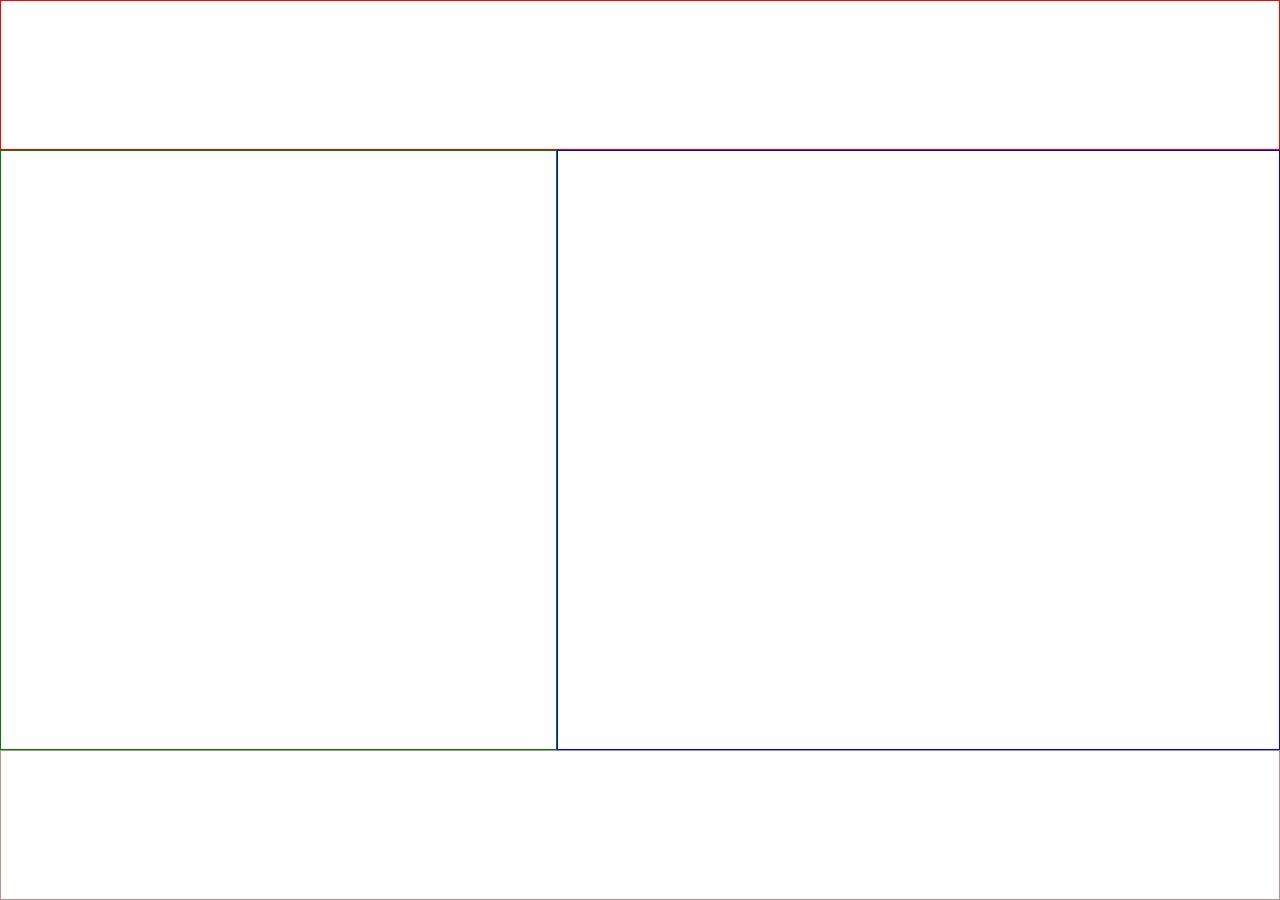
==== first.html @ 22642845 "the structure" ====
<!DOCTYPE html>
<html lang="en">
  <head>
    <meta charset="UTF-8" />
    <meta name="viewport" content="width=device-width, initial-scale=1.0" />
    <title>Document</title>
    <link rel="stylesheet" href="assets/style/normalize.css" />
    <style>
      .container {
        display: grid;
        grid-template-columns: 1fr 1.3fr;
        grid-template-rows: 1fr 2fr 1fr 1fr 1fr;
        height: 100vh;
      }
      .header {
        grid-row: 1/2;
        grid-column: 1/3;
        border: 1px solid red;
      }
      .main {
        grid-row: 2/5;
        grid-column: 1/3;
        display: grid;
        grid-template-columns: 1fr 1.3fr;
      }
      .article {
        grid-row: 1/6;
        grid-column: 1/2;
        border: 1px solid green;
      }
      .aside {
        grid-row: 1/6;
        grid-column: 2/3;
        border: 1px solid blue;
      }
      .footer {
        grid-row: 5/6;
        grid-column: 1/3;
        border: 1px solid rosybrown;
      }
    </style>
  </head>
  <body>
    <div class="container">
      <header class="header"></header>
      <main class="main">
        <article class="article"></article>
        <aside class="aside"></aside>
      </main>
      <footer class="footer"></footer>
    </div>
  </body>
</html>
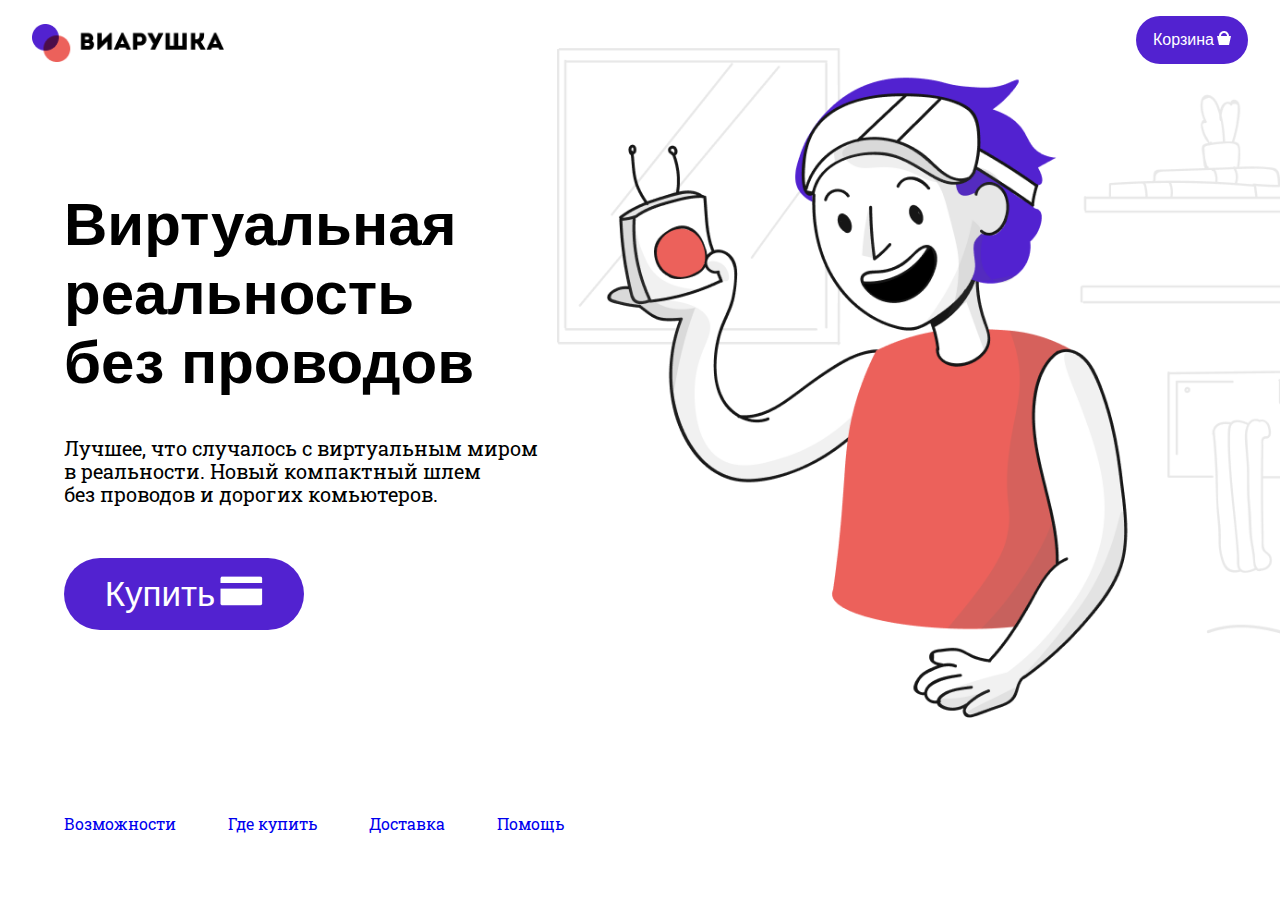
==== commit 2c311a89: "The end of the first page of the site" ====
--- a/first.html
+++ b/first.html
@@ -5,49 +5,304 @@
     <meta name="viewport" content="width=device-width, initial-scale=1.0" />
     <title>Document</title>
     <link rel="stylesheet" href="assets/style/normalize.css" />
+    <link rel="preconnect" href="https://fonts.googleapis.com" />
+    <link rel="preconnect" href="https://fonts.gstatic.com" crossorigin />
+    <link
+      href="https://fonts.googleapis.com/css2?family=Gideon+Roman&family=Inter&family=Marck+Script&family=Noto+Sans+Mono:wght@300&family=Noto+Sans:ital,wght@1,200&display=swap"
+      rel="stylesheet"
+    />
+    <link rel="preconnect" href="https://fonts.googleapis.com" />
+    <link rel="preconnect" href="https://fonts.gstatic.com" crossorigin />
+    <link
+      href="https://fonts.googleapis.com/css2?family=Gideon+Roman&family=Inter&family=Marck+Script&family=Noto+Sans+Mono:wght@300&family=Noto+Sans:ital,wght@1,200&family=Ubuntu:wght@700&display=swap"
+      rel="stylesheet"
+    />
+    <link rel="preconnect" href="https://fonts.googleapis.com" />
+    <link rel="preconnect" href="https://fonts.gstatic.com" crossorigin />
+    <link
+      href="https://fonts.googleapis.com/css2?family=Gideon+Roman&family=Inter&family=Marck+Script&family=Noto+Sans+Mono:wght@300&family=Noto+Sans:ital,wght@1,200&family=Roboto+Slab:wght@200&family=Ubuntu:wght@700&display=swap"
+      rel="stylesheet"
+    />
     <style>
       .container {
         display: grid;
         grid-template-columns: 1fr 1.3fr;
         grid-template-rows: 1fr 2fr 1fr 1fr 1fr;
+        grid-template-areas:
+          "header header"
+          "article aside"
+          "footer footer";
         height: 100vh;
       }
       .header {
         grid-row: 1/2;
         grid-column: 1/3;
-        border: 1px solid red;
-      }
-      .main {
+        display: flex;
+        justify-content: space-between;
+      }
+      .logo {
+        margin-top: 1.5rem;
+        margin-left: 2rem;
+        width: 12rem;
+      }
+      .button {
+        background-color: #5222d0;
+        color: white;
+        font-size: 16px;
+        width: 7rem;
+        height: 3rem;
+        border-radius: 50px 50px 50px 50px;
+        margin-top: 1rem;
+        margin-right: 2rem;
+        border: none;
+        font-family: Ubunto, sans-serif;
+      }
+      .button:nth-child(1):hover {
+        background-color: yellow;
+      }
+      .icobutton {
+        margin-left: 3px;
+      }
+      .article {
         grid-row: 2/5;
-        grid-column: 1/3;
-        display: grid;
-        grid-template-columns: 1fr 1.3fr;
-      }
-      .article {
-        grid-row: 1/6;
         grid-column: 1/2;
-        border: 1px solid green;
+      }
+      .heading {
+        font-family: Ubunto, sans-serif;
+        width: 90%;
+        margin-left: 4rem;
+        font-size: 60px;
+        grid-row: 2/3;
+      }
+      .text {
+        grid-row: 3/4;
+        margin-left: 4rem;
+        font-family: Roboto Slab, sans-serif;
+        font-size: 20px;
+      }
+      .buttonarticle {
+        background-color: #5222d0;
+        color: white;
+        font-size: 35px;
+        width: 15rem;
+        height: 4.5rem;
+        border-radius: 50px 50px 50px 50px;
+        margin-top: 2rem;
+        margin-left: 4rem;
+        border: none;
+        font-family: Ubunto, sans-serif;
+      }
+      .buttonarticle:nth-child(1):hover {
+        background-color: yellow;
+      }
+      .icobuttonarticle {
+        margin-left: 5px;
       }
       .aside {
-        grid-row: 1/6;
+        grid-row: 1/5;
         grid-column: 2/3;
-        border: 1px solid blue;
+        margin-top: 3rem;
       }
       .footer {
         grid-row: 5/6;
         grid-column: 1/3;
-        border: 1px solid rosybrown;
+        display: flex;
+        align-items: center;
+      }
+      .menu li {
+        display: inline;
+        font-family: Roboto Slab, sans-serif;
+        color: #5222d0;
+        margin: 1.5rem;
+      }
+      .menu__list {
+        list-style: none;
+      }
+      a {
+        text-decoration: none;
+      }
+      @media screen and (max-width: 767px) {
+        .container {
+          display: grid;
+          grid-template-columns: 1fr 1.3fr;
+          grid-template-rows: 1fr 2fr 1fr 1fr 1fr;
+          grid-template-areas:
+            "header header"
+            "article aside"
+            "footer footer";
+          height: 100vh;
+        }
+      }
+
+      @media screen and (min-width: 768px) and (max-width: 1023px) {
+        .container {
+          display: grid;
+          grid-template-columns: 1fr;
+          grid-template-rows: 1fr 4fr 2fr 1fr;
+          grid-template-areas:
+            "header header"
+            "article article"
+            "aside aside"
+            "footer footer";
+        }
+        .article {
+          grid-row: 2/3;
+          grid-column: 1/2;
+          display: grid;
+          grid-template-rows: 1fr 1fr 1fr;
+        }
+        .heading {
+          font-family: Ubunto, sans-serif;
+          width: 90%;
+          margin-left: 4rem;
+          font-size: 45px;
+          grid-row: 1/2;
+        }
+        .text {
+          grid-row: 2/3;
+          margin-left: 4rem;
+          font-family: Roboto Slab, sans-serif;
+          font-size: 20px;
+        }
+        .buttonarticle {
+          background-color: #5222d0;
+          color: white;
+          font-size: 35px;
+          width: 15rem;
+          height: 4.5rem;
+          border-radius: 50px 50px 50px 50px;
+          margin-top: 2rem;
+          margin-left: 4rem;
+          border: none;
+          font-family: Ubunto, sans-serif;
+          grid-row: 3/4;
+        }
+        .aside {
+          grid-row: 3/4;
+          grid-column: 1/2;
+          width: 100%;
+        }
+        .footer {
+          grid-row: 4/5;
+          grid-column: 1/2;
+        }
+        .menu li {
+          font-family: Roboto Slab, sans-serif;
+          color: #5222d0;
+        }
+      }
+
+      @media screen and (max-width: 767px) {
+        .container {
+          display: grid;
+          grid-template-columns: 1fr;
+          grid-template-rows: 1fr 4fr 4fr 1fr;
+          grid-template-areas:
+            "header header"
+            "article article"
+            "aside aside"
+            "footer footer";
+        }
+        .article {
+          grid-row: 2/3;
+          grid-column: 1/2;
+          display: grid;
+          grid-template-rows: 1fr 1fr 1fr;
+        }
+        .heading {
+          font-family: Ubunto, sans-serif;
+          width: 90%;
+          margin-left: 2rem;
+          font-size: 45px;
+          grid-row: 1/2;
+        }
+        .text {
+          grid-row: 2/3;
+          margin-left: 4rem;
+          font-family: Roboto Slab, sans-serif;
+          font-size: 20px;
+        }
+        .buttonarticle {
+          background-color: #5222d0;
+          color: white;
+          font-size: 35px;
+          width: 15rem;
+          height: 4.5rem;
+          border-radius: 50px 50px 50px 50px;
+          margin-top: 2rem;
+          margin-left: 4rem;
+          border: none;
+          font-family: Ubunto, sans-serif;
+          grid-row: 3/4;
+        }
+        .aside {
+          grid-row: 3/4;
+          grid-column: 1/2;
+          width: 100%;
+        }
+        .footer {
+          grid-row: 4/5;
+          grid-column: 1/2;
+        }
+        .menu li {
+          font-family: Roboto Slab, sans-serif;
+          color: #5222d0;
+          display: inline;
+        }
       }
     </style>
   </head>
   <body>
     <div class="container">
-      <header class="header"></header>
-      <main class="main">
-        <article class="article"></article>
-        <aside class="aside"></aside>
-      </main>
-      <footer class="footer"></footer>
+      <header class="header">
+        <div class="logo">
+          <img src="assets/imgs/logo.png" alt="logo" width="100%" />
+        </div>
+        <div>
+          <button class="button">
+            Корзина<img src="assets/imgs/ico.png" alt="ico" class="icobutton" />
+          </button>
+        </div>
+      </header>
+
+      <article class="article">
+        <h1 class="heading">Виртуальная реальность <br />без проводов</h1>
+        <p class="text">
+          Лучшее, что случалось с виртуальным миром в реальности. Новый
+          компактный шлем <br />без проводов и дорогих комьютеров.
+        </p>
+        <div>
+          <button class="buttonarticle">
+            <a href="#" style="color: white">
+              Купить<img
+                src="assets/imgs/ico2.png"
+                alt="ico"
+                class="icobuttonarticle"
+            /></a>
+          </button>
+        </div>
+      </article>
+      <aside class="aside">
+        <div>
+          <img
+            src="assets/imgs/pic.png"
+            alt="picture"
+            class="imgaside"
+            style="width: 100%"
+          />
+        </div>
+      </aside>
+
+      <footer class="footer">
+        <nav class="menu">
+          <ul class="menu__list">
+            <li class="menu__item"><a href="#">Возможности</a></li>
+            <li class="menu__item"><a href="#">Где купить</a></li>
+            <li class="menu__item"><a href="#">Доставка</a></li>
+            <li class="menu__item"><a href="#">Помощь</a></li>
+          </ul>
+        </nav>
+      </footer>
     </div>
   </body>
 </html>
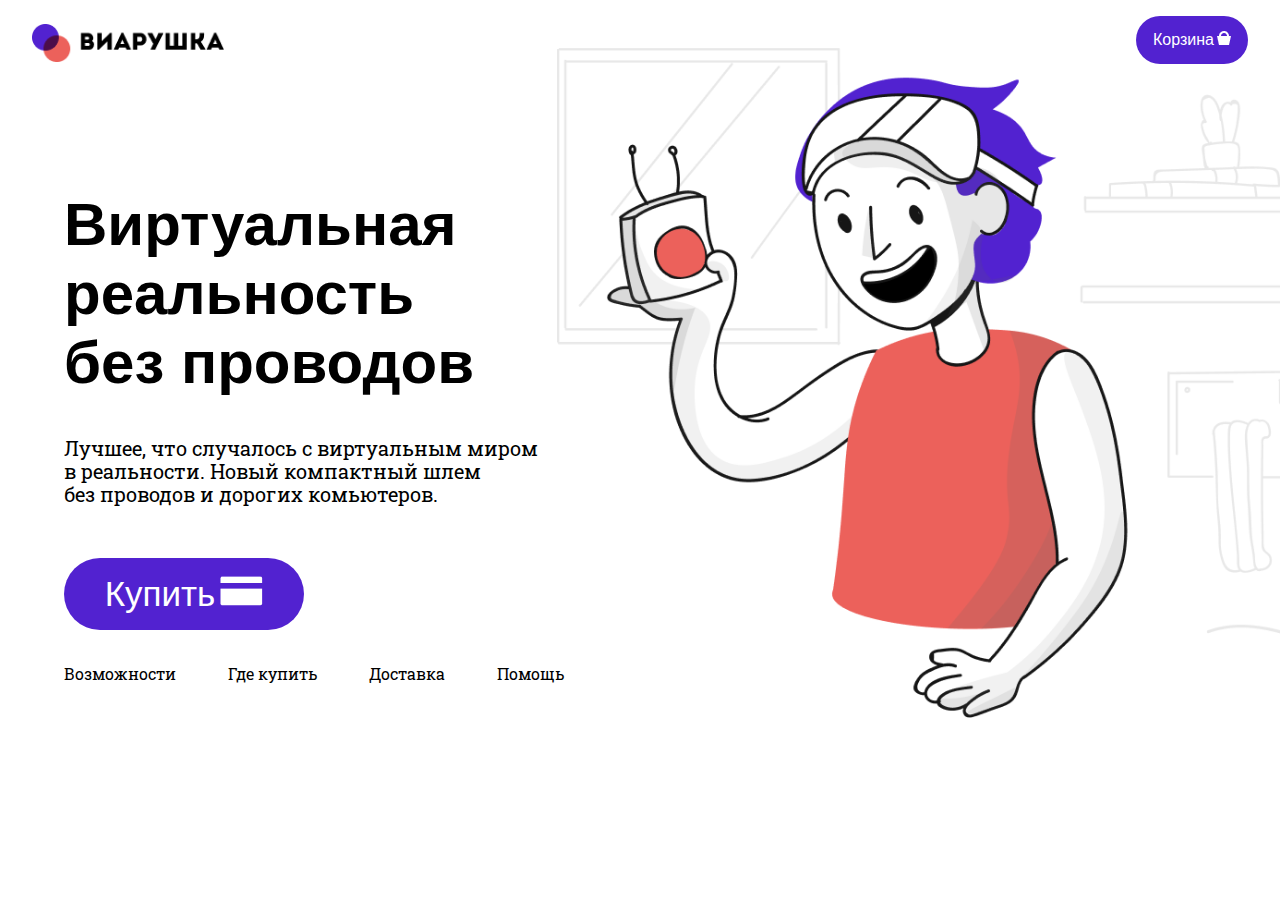
==== commit d235d41d: "style apart" ====
--- a/first.html
+++ b/first.html
@@ -23,234 +23,7 @@
       href="https://fonts.googleapis.com/css2?family=Gideon+Roman&family=Inter&family=Marck+Script&family=Noto+Sans+Mono:wght@300&family=Noto+Sans:ital,wght@1,200&family=Roboto+Slab:wght@200&family=Ubuntu:wght@700&display=swap"
       rel="stylesheet"
     />
-    <style>
-      .container {
-        display: grid;
-        grid-template-columns: 1fr 1.3fr;
-        grid-template-rows: 1fr 2fr 1fr 1fr 1fr;
-        grid-template-areas:
-          "header header"
-          "article aside"
-          "footer footer";
-        height: 100vh;
-      }
-      .header {
-        grid-row: 1/2;
-        grid-column: 1/3;
-        display: flex;
-        justify-content: space-between;
-      }
-      .logo {
-        margin-top: 1.5rem;
-        margin-left: 2rem;
-        width: 12rem;
-      }
-      .button {
-        background-color: #5222d0;
-        color: white;
-        font-size: 16px;
-        width: 7rem;
-        height: 3rem;
-        border-radius: 50px 50px 50px 50px;
-        margin-top: 1rem;
-        margin-right: 2rem;
-        border: none;
-        font-family: Ubunto, sans-serif;
-      }
-      .button:nth-child(1):hover {
-        background-color: yellow;
-      }
-      .icobutton {
-        margin-left: 3px;
-      }
-      .article {
-        grid-row: 2/5;
-        grid-column: 1/2;
-      }
-      .heading {
-        font-family: Ubunto, sans-serif;
-        width: 90%;
-        margin-left: 4rem;
-        font-size: 60px;
-        grid-row: 2/3;
-      }
-      .text {
-        grid-row: 3/4;
-        margin-left: 4rem;
-        font-family: Roboto Slab, sans-serif;
-        font-size: 20px;
-      }
-      .buttonarticle {
-        background-color: #5222d0;
-        color: white;
-        font-size: 35px;
-        width: 15rem;
-        height: 4.5rem;
-        border-radius: 50px 50px 50px 50px;
-        margin-top: 2rem;
-        margin-left: 4rem;
-        border: none;
-        font-family: Ubunto, sans-serif;
-      }
-      .buttonarticle:nth-child(1):hover {
-        background-color: yellow;
-      }
-      .icobuttonarticle {
-        margin-left: 5px;
-      }
-      .aside {
-        grid-row: 1/5;
-        grid-column: 2/3;
-        margin-top: 3rem;
-      }
-      .footer {
-        grid-row: 5/6;
-        grid-column: 1/3;
-        display: flex;
-        align-items: center;
-      }
-      .menu li {
-        display: inline;
-        font-family: Roboto Slab, sans-serif;
-        color: #5222d0;
-        margin: 1.5rem;
-      }
-      .menu__list {
-        list-style: none;
-      }
-      a {
-        text-decoration: none;
-      }
-      @media screen and (max-width: 767px) {
-        .container {
-          display: grid;
-          grid-template-columns: 1fr 1.3fr;
-          grid-template-rows: 1fr 2fr 1fr 1fr 1fr;
-          grid-template-areas:
-            "header header"
-            "article aside"
-            "footer footer";
-          height: 100vh;
-        }
-      }
-
-      @media screen and (min-width: 768px) and (max-width: 1023px) {
-        .container {
-          display: grid;
-          grid-template-columns: 1fr;
-          grid-template-rows: 1fr 4fr 2fr 1fr;
-          grid-template-areas:
-            "header header"
-            "article article"
-            "aside aside"
-            "footer footer";
-        }
-        .article {
-          grid-row: 2/3;
-          grid-column: 1/2;
-          display: grid;
-          grid-template-rows: 1fr 1fr 1fr;
-        }
-        .heading {
-          font-family: Ubunto, sans-serif;
-          width: 90%;
-          margin-left: 4rem;
-          font-size: 45px;
-          grid-row: 1/2;
-        }
-        .text {
-          grid-row: 2/3;
-          margin-left: 4rem;
-          font-family: Roboto Slab, sans-serif;
-          font-size: 20px;
-        }
-        .buttonarticle {
-          background-color: #5222d0;
-          color: white;
-          font-size: 35px;
-          width: 15rem;
-          height: 4.5rem;
-          border-radius: 50px 50px 50px 50px;
-          margin-top: 2rem;
-          margin-left: 4rem;
-          border: none;
-          font-family: Ubunto, sans-serif;
-          grid-row: 3/4;
-        }
-        .aside {
-          grid-row: 3/4;
-          grid-column: 1/2;
-          width: 100%;
-        }
-        .footer {
-          grid-row: 4/5;
-          grid-column: 1/2;
-        }
-        .menu li {
-          font-family: Roboto Slab, sans-serif;
-          color: #5222d0;
-        }
-      }
-
-      @media screen and (max-width: 767px) {
-        .container {
-          display: grid;
-          grid-template-columns: 1fr;
-          grid-template-rows: 1fr 4fr 4fr 1fr;
-          grid-template-areas:
-            "header header"
-            "article article"
-            "aside aside"
-            "footer footer";
-        }
-        .article {
-          grid-row: 2/3;
-          grid-column: 1/2;
-          display: grid;
-          grid-template-rows: 1fr 1fr 1fr;
-        }
-        .heading {
-          font-family: Ubunto, sans-serif;
-          width: 90%;
-          margin-left: 2rem;
-          font-size: 45px;
-          grid-row: 1/2;
-        }
-        .text {
-          grid-row: 2/3;
-          margin-left: 4rem;
-          font-family: Roboto Slab, sans-serif;
-          font-size: 20px;
-        }
-        .buttonarticle {
-          background-color: #5222d0;
-          color: white;
-          font-size: 35px;
-          width: 15rem;
-          height: 4.5rem;
-          border-radius: 50px 50px 50px 50px;
-          margin-top: 2rem;
-          margin-left: 4rem;
-          border: none;
-          font-family: Ubunto, sans-serif;
-          grid-row: 3/4;
-        }
-        .aside {
-          grid-row: 3/4;
-          grid-column: 1/2;
-          width: 100%;
-        }
-        .footer {
-          grid-row: 4/5;
-          grid-column: 1/2;
-        }
-        .menu li {
-          font-family: Roboto Slab, sans-serif;
-          color: #5222d0;
-          display: inline;
-        }
-      }
-    </style>
+    <link rel="stylesheet" href="assets/style/style.css" />
   </head>
   <body>
     <div class="container">
@@ -296,7 +69,9 @@
       <footer class="footer">
         <nav class="menu">
           <ul class="menu__list">
-            <li class="menu__item"><a href="#">Возможности</a></li>
+            <li class="menu__item">
+              <a href="second.html" target="_blank">Возможности</a>
+            </li>
             <li class="menu__item"><a href="#">Где купить</a></li>
             <li class="menu__item"><a href="#">Доставка</a></li>
             <li class="menu__item"><a href="#">Помощь</a></li>
--- a/assets/style/style.css
+++ b/assets/style/style.css
@@ -0,0 +1,477 @@
+.container {
+    display: grid;
+    grid-template-columns: 1fr 1.3fr;
+    grid-template-rows: 1fr 2fr 1fr 1fr 1fr;
+    grid-template-areas:
+      "header header"
+      "article aside"
+      "footer footer";
+    height: 100vh;
+  }
+  .header {
+    grid-row: 1/2;
+    grid-column: 1/3;
+    display: flex;
+    justify-content: space-between;
+  }
+  .logo {
+    margin-top: 1.5rem;
+    margin-left: 2rem;
+    width: 12rem;
+  }
+  .button {
+    background-color: #5222d0;
+    color: white;
+    font-size: 16px;
+    width: 7rem;
+    height: 3rem;
+    border-radius: 50px 50px 50px 50px;
+    margin-top: 1rem;
+    margin-right: 2rem;
+    border: none;
+    font-family: Ubunto, sans-serif;
+  }
+  .button:nth-child(1):hover {
+    background-color: yellow;
+  }
+  .icobutton {
+    margin-left: 3px;
+  }
+  .article {
+    grid-row: 2/5;
+    grid-column: 1/2;
+  }
+  .heading {
+    font-family: Ubunto, sans-serif;
+    width: 90%;
+    margin-left: 4rem;
+    font-size: 60px;
+    grid-row: 2/3;
+  }
+  .text {
+    grid-row: 3/4;
+    margin-left: 4rem;
+    font-family: Roboto Slab, sans-serif;
+    font-size: 20px;
+  }
+  .buttonarticle {
+    background-color: #5222d0;
+    color: white;
+    font-size: 35px;
+    width: 15rem;
+    height: 4.5rem;
+    border-radius: 50px 50px 50px 50px;
+    margin-top: 2rem;
+    margin-left: 4rem;
+    border: none;
+    font-family: Ubunto, sans-serif;
+  }
+  .buttonarticle:nth-child(1):hover {
+    background-color: yellow;
+  }
+  .icobuttonarticle {
+    margin-left: 5px;
+  }
+  .aside {
+    grid-row: 1/5;
+    grid-column: 2/3;
+    margin-top: 3rem;
+  }
+  .footer {
+    grid-row: 5/6;
+    grid-column: 1/2;
+    display: flex;
+    align-items: center;
+  }
+  .menu li {
+    display: inline;
+    font-family: Roboto Slab, sans-serif;
+    color: #5222d0;
+    margin: 1.5rem;
+  }
+  .menu__list {
+    list-style: none;
+  }
+  a {
+    text-decoration: none;
+  }
+  @media screen and (min-width: 1024px) {
+    .footer {
+        grid-row: 5/6;
+        grid-column: 1/3;
+        display: flex;
+        align-items: center;
+      }
+  }
+  @media screen and (max-width: 767px) {
+    .container {
+      display: grid;
+      grid-template-columns: 1fr 1.3fr;
+      grid-template-rows: 1fr 2fr 1fr 1fr 1fr;
+      grid-template-areas:
+        "header header"
+        "article aside"
+        "footer footer";
+      height: 100vh;
+    }
+  }
+
+  @media screen and (min-width: 768px) and (max-width: 1023px) {
+    .container {
+      display: grid;
+      grid-template-columns: 1fr;
+      grid-template-rows: 1fr 4fr 2fr 1fr;
+      grid-template-areas:
+        "header header"
+        "article article"
+        "aside aside"
+        "footer footer";
+    }
+    .article {
+      grid-row: 2/3;
+      grid-column: 1/2;
+      display: grid;
+      grid-template-rows: 1fr 1fr 1fr;
+    }
+    .heading {
+      font-family: Ubunto, sans-serif;
+      width: 90%;
+      margin-left: 4rem;
+      font-size: 45px;
+      grid-row: 1/2;
+    }
+    .text {
+      grid-row: 2/3;
+      margin-left: 4rem;
+      font-family: Roboto Slab, sans-serif;
+      font-size: 20px;
+    }
+    .buttonarticle {
+      background-color: #5222d0;
+      color: white;
+      font-size: 35px;
+      width: 15rem;
+      height: 4.5rem;
+      border-radius: 50px 50px 50px 50px;
+      margin-top: 2rem;
+      margin-left: 4rem;
+      border: none;
+      font-family: Ubunto, sans-serif;
+      grid-row: 3/4;
+    }
+    .aside {
+      grid-row: 3/4;
+      grid-column: 1/2;
+      width: 100%;
+    }
+    .footer {
+      grid-row: 4/5;
+      grid-column: 1/2;
+    }
+    .menu li {
+      font-family: Roboto Slab, sans-serif;
+      color: #5222d0;
+    }
+  }
+
+  @media screen and (max-width: 767px) {
+    .container {
+      display: grid;
+      grid-template-columns: 1fr;
+      grid-template-rows: 1fr 4fr 4fr 1fr;
+      grid-template-areas:
+        "header header"
+        "article article"
+        "aside aside"
+        "footer footer";
+    }
+    .article {
+      grid-row: 2/3;
+      grid-column: 1/2;
+      display: grid;
+      grid-template-rows: 1fr 1fr 1fr;
+    }
+    .heading {
+      font-family: Ubunto, sans-serif;
+      width: 90%;
+      margin-left: 2rem;
+      font-size: 45px;
+      grid-row: 1/2;
+    }
+    .text {
+      grid-row: 2/3;
+      margin-left: 4rem;
+      font-family: Roboto Slab, sans-serif;
+      font-size: 20px;
+    }
+    .buttonarticle {
+      background-color: #5222d0;
+      color: white;
+      font-size: 35px;
+      width: 15rem;
+      height: 4.5rem;
+      border-radius: 50px 50px 50px 50px;
+      margin-top: 2rem;
+      margin-left: 4rem;
+      border: none;
+      font-family: Ubunto, sans-serif;
+      grid-row: 3/4;
+    }
+    .aside {
+      grid-row: 3/4;
+      grid-column: 1/2;
+      width: 100%;
+    }
+    .footer {
+      grid-row: 4/5;
+      grid-column: 1/2;
+    }
+    .menu li {
+      font-family: Roboto Slab, sans-serif;
+      color: #5222d0;
+      display: inline;
+    }
+  }
+
+  .secondcontainer {
+    display: grid;
+    grid-template-columns: 1fr 1fr 1fr;
+    grid-template-rows: 1fr 1fr 5fr 1fr;
+    height: 100vh;
+  }
+  .header {
+    grid-row: 1/2;
+    grid-column: 1/4;
+    display: flex;
+    justify-content: space-between;
+  }
+  .logo {
+    margin-top: 1.5rem;
+    margin-left: 2rem;
+    width: 12rem;
+  }
+  .button {
+    background-color: #5222d0;
+    color: white;
+    font-size: 16px;
+    width: 7rem;
+    height: 3rem;
+    border-radius: 50px 50px 50px 50px;
+    margin-top: 1rem;
+    margin-right: 2rem;
+    border: none;
+        font-family: Ubunto, sans-serif;
+      }
+      .button:nth-child(1):hover {
+        background-color: yellow;
+      }
+      .icobutton {
+        margin-left: 3px;
+      }
+
+      .headingsecond {
+        grid-column: 1/3;
+        grid-row: 2/3;
+        font-family: Ubuntu, sans-serif;
+        width: 100%;
+        font-size: 45px;
+        margin-left: 4rem;
+        padding: 0;
+      }
+
+      .containerone {
+        grid-column: 1/2;
+        grid-row: 3/4;
+        width: 100%;
+        display: grid;
+        grid-template-rows: 1fr 1fr 1.5fr;
+      }
+      .firstpart {
+        grid-row: 2/3;
+      }
+      .secondpart {
+        grid-row: 3/4;
+      }
+      .name {
+        font-size: 30px;
+        font-family: Ubuntu, sans-serif;
+        margin-left: 3rem;
+      }
+      .textsecond {
+        font-size: 20px;
+        font-family: Roboto Slab, sans-serif;
+        color: #000000;
+        margin-left: 3rem;
+        width: 80%;
+      }
+      .containertwo {
+        grid-column: 2/3;
+        grid-row: 3/4;
+        width: 100%;
+        display: grid;
+        grid-template-rows: 1fr 1fr 1.5fr;
+      }
+      .containerthree {
+        grid-column: 3/4;
+        grid-row: 3/4;
+        width: 100%;
+        display: grid;
+        grid-template-rows: 1fr 1fr 1.5fr;
+      }
+      .block {
+        background-color: #ec615b;
+        width: 80%;
+        grid-row: 3/4;
+        margin-left: 3rem;
+        margin-bottom: 3rem;
+        display: grid;
+        grid-template-rows: 1fr 1fr 2fr;
+        height: 65%;
+      }
+      .email {
+        grid-row: 2/3;
+        border: none;
+        width: 94%;
+        height: 3.5rem;
+        margin-left: 0.6rem;
+      }
+      ::placeholder {
+        color: #000000;
+        font-size: 20px;
+        font-family: Roboto Slab, sans-serif;
+      }
+      .buttonemail {
+        background-color: #5222d0;
+        color: white;
+        font-size: 15px;
+        width: 8rem;
+        height: 2.5rem;
+        border-radius: 50px 50px 50px 50px;
+        margin-top: 1rem;
+        margin-left: 1.1rem;
+        border: none;
+        font-family: Ubunto, sans-serif;
+      }
+      .footer {
+        grid-row: 4/5;
+        grid-column: 1/4;
+        display: flex;
+        align-items: center;
+      }
+      .menu li {
+        display: inline;
+        font-family: Roboto Slab, sans-serif;
+        color: black;
+        margin: 1.5rem;
+      }
+      .menu__list {
+        list-style: none;
+      }
+      a {
+        text-decoration: none;
+        color: black;
+      }
+      @media screen and (min-width: 768px) and (max-width: 1023px) {
+        .secondcontainer {
+          display: grid;
+          grid-template-areas:
+            "header header header"
+            "headingsecond headingsecond headingsecond"
+            "containerone containertwo containerthree"
+            "footer footer footer";
+          height: 100vh;
+        }
+        .name {
+          font-size: 30px;
+          font-family: Ubuntu, sans-serif;
+        }
+        .textsecond {
+          font-size: 20px;
+          font-family: Roboto Slab, sans-serif;
+          color: #000000;
+          width: 80%;
+        }
+        .block {
+          background-color: #ec615b;
+          width: 80%;
+          grid-row: 3/4;
+          margin-bottom: 3rem;
+          display: grid;
+          grid-template-rows: 1fr 1fr 2fr;
+          height: 65%;
+        }
+      }
+      @media screen and (max-width: 767px) {
+        .secondcontainer {
+          display: grid;
+          grid-template-areas:
+            "header"
+            "headingsecond"
+            "containerone"
+            "containertwo"
+            "containerthree"
+            "footer";
+          height: 100vh;
+        }
+        .headingsecond {
+          grid-column: 1/3;
+          grid-row: 2/3;
+          font-family: Ubuntu, sans-serif;
+          width: 100%;
+          font-size: 45px;
+          margin-left: 4rem;
+          padding: 0;
+        }
+        .containerone {
+          grid-area: containerone;
+          width: 100%;
+          display: grid;
+          grid-template-rows: 1fr 1fr 1fr;
+          margin-left: 2rem;
+        }
+        .containertwo {
+          grid-area: containertwo;
+          width: 100%;
+          display: grid;
+          grid-template-rows: 1fr 1fr 1.5fr;
+          margin-left: 2rem;
+        }
+        .containerthree {
+          grid-area: containerthree;
+          width: 100%;
+          display: grid;
+          grid-template-rows: 1fr 1fr 1.5fr;
+          margin-left: 2rem;
+        }
+        .email {
+          grid-row: 2/3;
+          border: none;
+          width: 90%;
+          height: 2.5rem;
+          margin-left: 0.6rem;
+        }
+        .footer {
+          grid-area: footer;
+          width: 100%;
+          height: 20%;
+          display: grid;
+          grid-template-columns: 1fr 1fr;
+          grid-template-rows: 1fr 1fr;
+        }
+        .menu__item1 {
+          grid-column: 1/2;
+          grid-row: 1/2;
+        }
+        .menu__item2 {
+          grid-column: 2/3;
+          grid-row: 1/2;
+        }
+        .menu__item3 {
+          grid-column: 1/2;
+          grid-row: 2/3;
+        }
+        .menu__item4 {
+          grid-column: 2/3;
+          grid-row: 2/3;
+        }
+      }